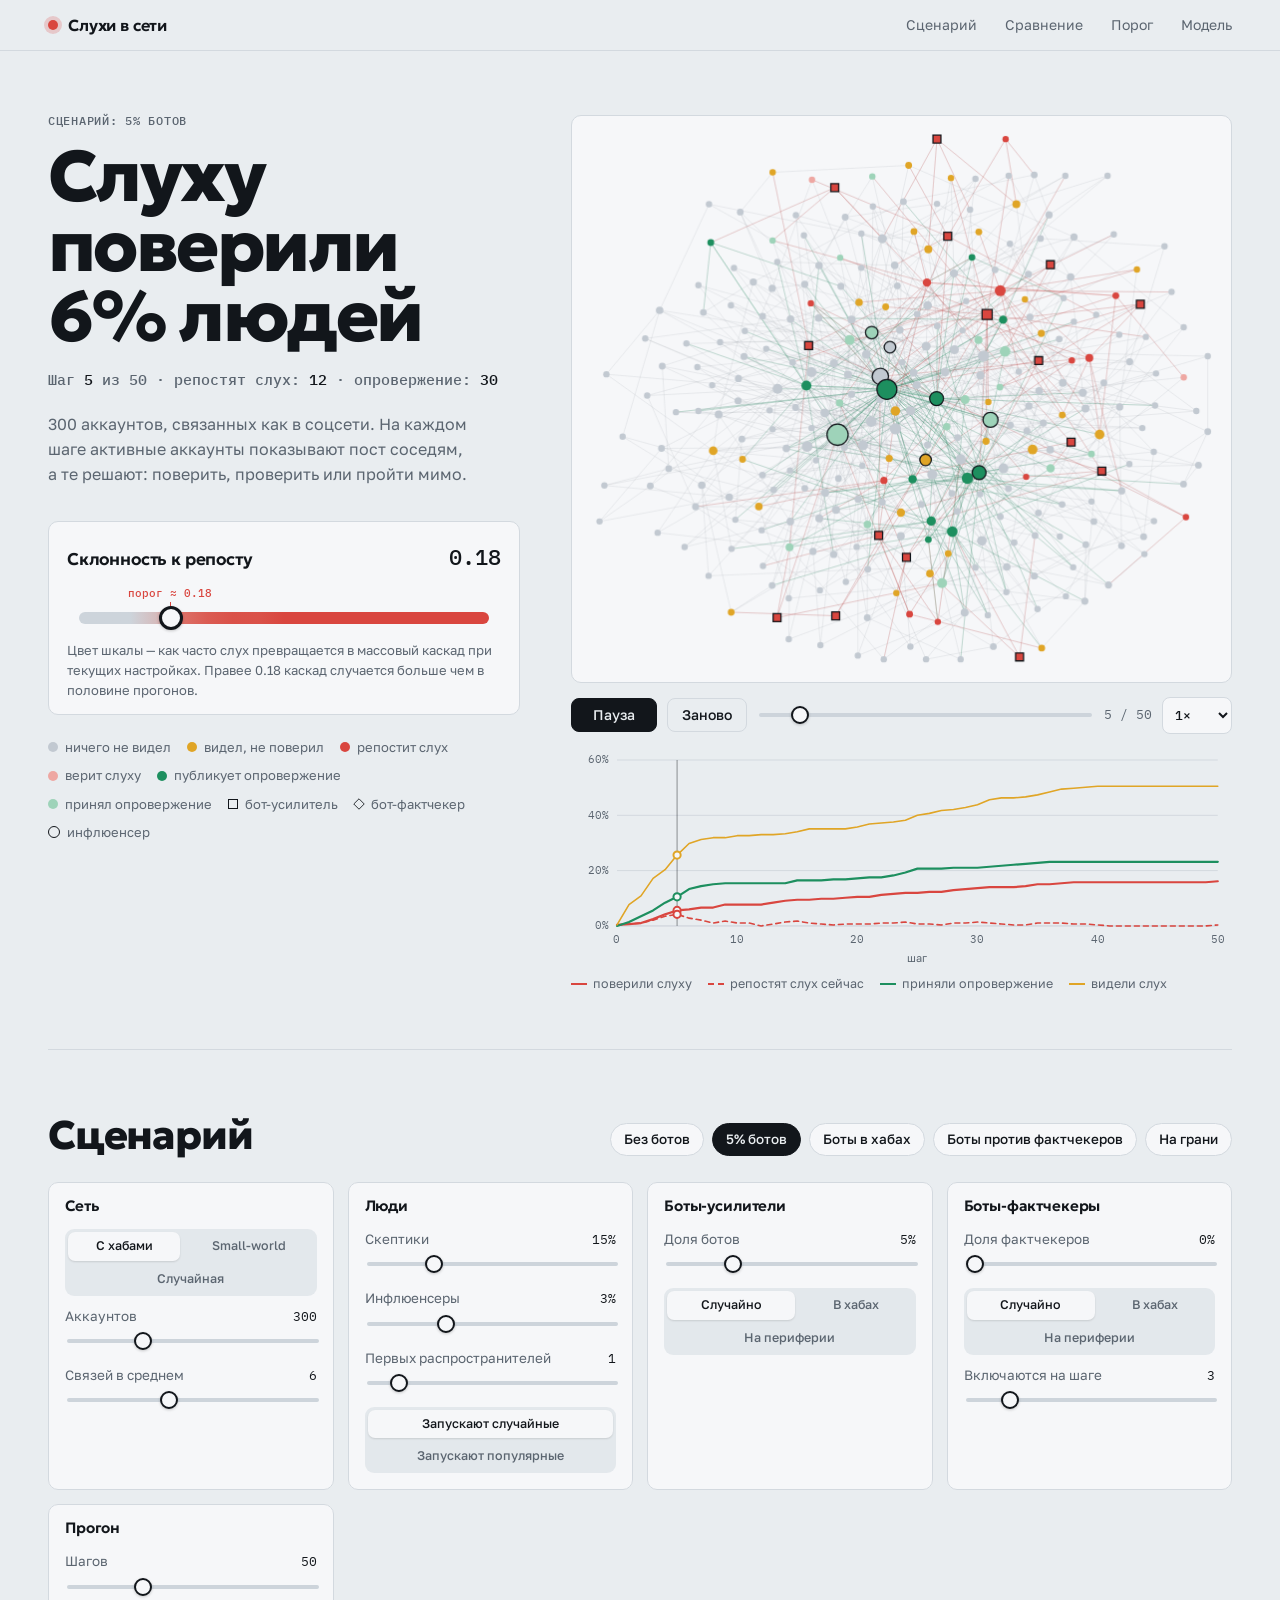
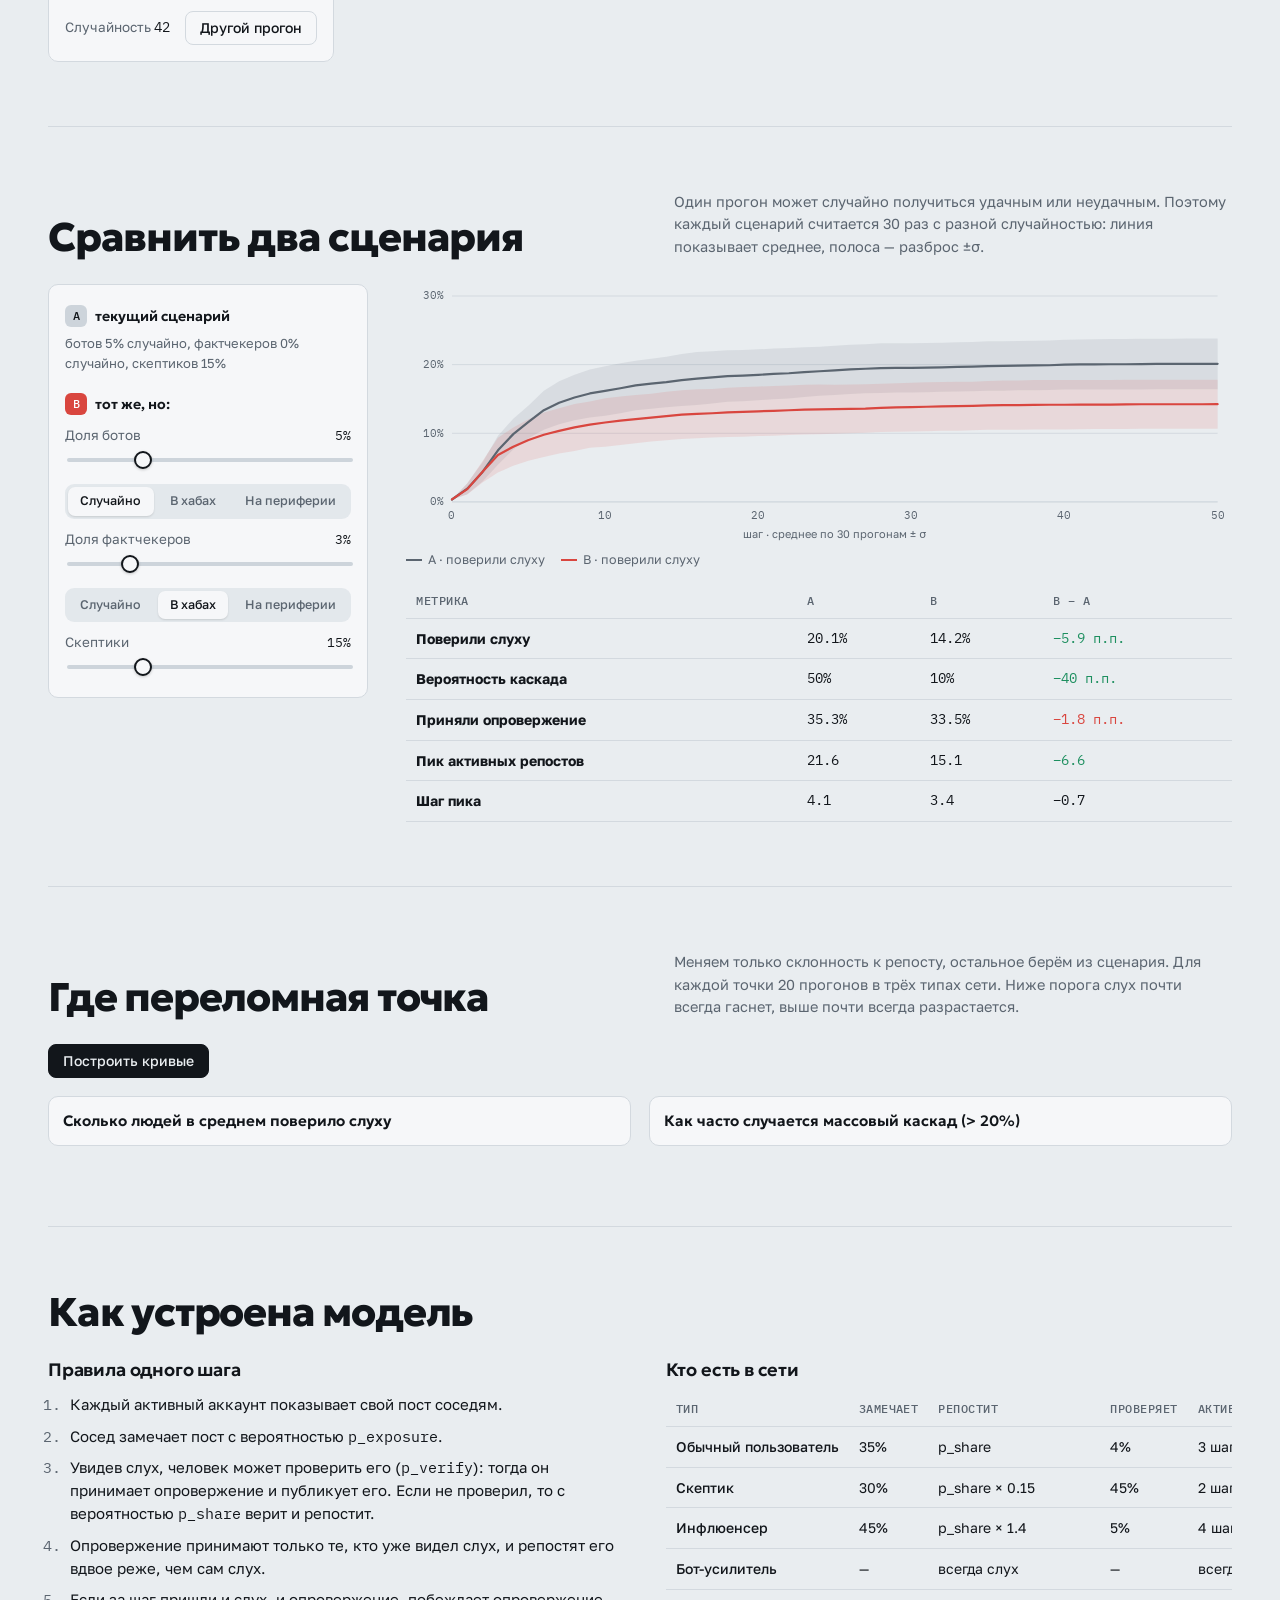
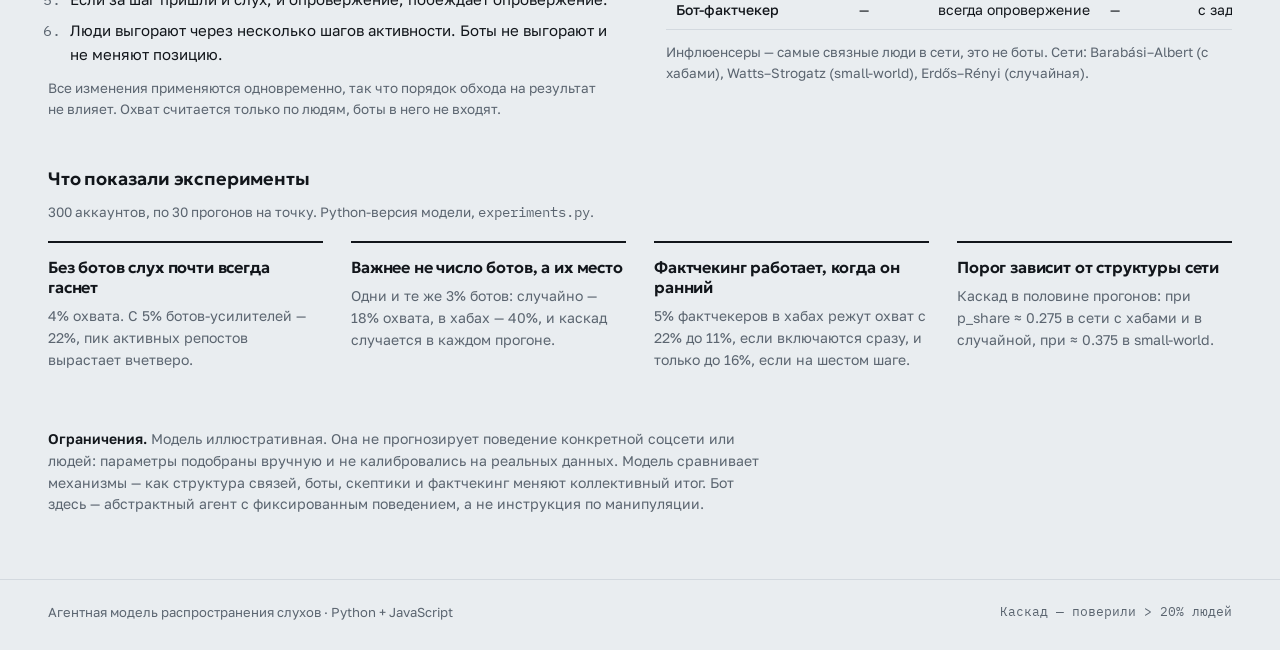
==== mvp-1/web/index.html @ 5969e423 "1" ====
<!doctype html>
<html lang="ru">
<head>
  <meta charset="utf-8">
  <meta name="viewport" content="width=device-width, initial-scale=1">
  <title>Слухи в сети — симулятор каскадов</title>
  <meta name="description" content="Агентная модель: как боты, скептики и фактчекеры решают, затухнет слух или захватит сеть.">
  <link rel="icon" href="data:image/svg+xml,<svg xmlns='http://www.w3.org/2000/svg' viewBox='0 0 32 32'><circle cx='9' cy='20' r='5' fill='%23d9463f'/><circle cx='22' cy='10' r='4' fill='%23d9463f'/><circle cx='24' cy='24' r='3' fill='%23bfc6ce'/><path d='M9 20L22 10M22 10L24 24' stroke='%23889' stroke-width='1.5'/></svg>">
  <link rel="preconnect" href="https://fonts.googleapis.com">
  <link rel="preconnect" href="https://fonts.gstatic.com" crossorigin>
  <link href="https://fonts.googleapis.com/css2?family=Geologica:wght@400;600;800&family=Golos+Text:wght@400;500;600&family=IBM+Plex+Mono:wght@400;500&display=swap" rel="stylesheet">
  <link rel="stylesheet" href="styles.css">
</head>
<body>
  <header class="topbar">
    <a class="brand" href="#top"><span class="brand-dot" aria-hidden="true"></span>Слухи в сети</a>
    <nav aria-label="Разделы">
      <a href="#scenario">Сценарий</a>
      <a href="#compare">Сравнение</a>
      <a href="#threshold">Порог</a>
      <a href="#model">Модель</a>
    </nav>
  </header>

  <main id="top">
    <!-- ================================================= живая симуляция -->
    <section class="hero" aria-labelledby="readout">
      <div class="hero-text">
        <p class="eyebrow" id="preset-name">Сценарий: 5% ботов</p>
        <h1 id="readout" class="readout">Слуху поверили <span class="readout-num" id="readout-num">0%</span> людей</h1>
        <p class="verdict" id="verdict" aria-live="polite">Шаг 0 из 50</p>
        <p class="lede">300 аккаунтов, связанных как в соцсети. На каждом шаге активные аккаунты показывают пост соседям, а те решают: поверить, проверить или пройти мимо.</p>

        <div class="knob">
          <div class="knob-head">
            <label for="p-share">Склонность к репосту</label>
            <output id="p-share-out" for="p-share" class="mono">0.18</output>
          </div>
          <div class="risk">
            <div class="risk-track" id="risk-track" aria-hidden="true"></div>
            <div class="risk-marker" id="risk-marker" hidden><span id="risk-marker-label">порог</span></div>
            <input type="range" id="p-share" min="0" max="0.8" step="0.01" value="0.18" aria-describedby="risk-caption">
          </div>
          <p class="risk-caption" id="risk-caption">Шкала краснеет там, где слух чаще превращается в массовый каскад при текущих настройках.</p>
        </div>

        <ul class="legend" aria-label="Обозначения">
          <li><i class="sw sw-unaware"></i>ничего не видел</li>
          <li><i class="sw sw-seen"></i>видел, не поверил</li>
          <li><i class="sw sw-rumor"></i>репостит слух</li>
          <li><i class="sw sw-rumor-soft"></i>верит слуху</li>
          <li><i class="sw sw-corr"></i>публикует опровержение</li>
          <li><i class="sw sw-corr-soft"></i>принял опровержение</li>
          <li><i class="sh sh-square"></i>бот-усилитель</li>
          <li><i class="sh sh-diamond"></i>бот-фактчекер</li>
          <li><i class="sh sh-ring"></i>инфлюенсер</li>
        </ul>
      </div>

      <div class="stage">
        <div class="canvas-wrap" id="canvas-wrap">
          <canvas id="net" role="img" aria-label="Сеть пользователей: цвет узла показывает, что человек думает о слухе"></canvas>
          <div class="tip" id="tip" hidden></div>
        </div>
        <div class="transport">
          <button type="button" class="btn btn-ink" id="play" aria-label="Пауза">Пауза</button>
          <button type="button" class="btn" id="restart">Заново</button>
          <input type="range" id="scrub" min="0" max="50" step="1" value="0" aria-label="Шаг симуляции">
          <span class="mono step-label" id="step-label">0 / 50</span>
          <label class="speed">
            <span class="visually-hidden">Скорость</span>
            <select id="speed">
              <option value="0.5">0.5×</option>
              <option value="1" selected>1×</option>
              <option value="2">2×</option>
              <option value="4">4×</option>
            </select>
          </label>
        </div>
        <div class="chart" id="dyn-chart"></div>
      </div>
    </section>

    <!-- ================================================= параметры -->
    <section class="panel" id="scenario" aria-labelledby="scenario-title">
      <div class="section-head">
        <h2 id="scenario-title">Сценарий</h2>
        <div class="presets" role="group" aria-label="Готовые сценарии" id="presets"></div>
      </div>

      <div class="controls">
        <fieldset>
          <legend>Сеть</legend>
          <div class="seg" data-param="network" role="radiogroup" aria-label="Тип сети">
            <button type="button" data-value="scale_free">С хабами</button>
            <button type="button" data-value="small_world">Small-world</button>
            <button type="button" data-value="random">Случайная</button>
          </div>
          <label class="range"><span>Аккаунтов</span><output class="mono"></output>
            <input type="range" data-param="nNodes" min="100" max="800" step="50"></label>
          <label class="range"><span>Связей в среднем</span><output class="mono"></output>
            <input type="range" data-param="avgDegree" min="2" max="12" step="2"></label>
        </fieldset>

        <fieldset>
          <legend>Люди</legend>
          <label class="range"><span>Скептики</span><output class="mono"></output>
            <input type="range" data-param="skepticFraction" data-pct min="0" max="0.6" step="0.01"></label>
          <label class="range"><span>Инфлюенсеры</span><output class="mono"></output>
            <input type="range" data-param="influencerFraction" data-pct min="0" max="0.1" step="0.01"></label>
          <label class="range"><span>Первых распространителей</span><output class="mono"></output>
            <input type="range" data-param="initialSpreaders" min="0" max="10" step="1"></label>
          <div class="seg" data-param="seedPlacement" role="radiogroup" aria-label="Кто запускает слух">
            <button type="button" data-value="random">Запускают случайные</button>
            <button type="button" data-value="hubs">Запускают популярные</button>
          </div>
        </fieldset>

        <fieldset>
          <legend>Боты-усилители</legend>
          <label class="range"><span>Доля ботов</span><output class="mono"></output>
            <input type="range" data-param="botFraction" data-pct min="0" max="0.2" step="0.01"></label>
          <div class="seg" data-param="botPlacement" role="radiogroup" aria-label="Где стоят боты">
            <button type="button" data-value="random">Случайно</button>
            <button type="button" data-value="hubs">В хабах</button>
            <button type="button" data-value="periphery">На периферии</button>
          </div>
        </fieldset>

        <fieldset>
          <legend>Боты-фактчекеры</legend>
          <label class="range"><span>Доля фактчекеров</span><output class="mono"></output>
            <input type="range" data-param="factcheckFraction" data-pct min="0" max="0.15" step="0.01"></label>
          <div class="seg" data-param="factcheckPlacement" role="radiogroup" aria-label="Где стоят фактчекеры">
            <button type="button" data-value="random">Случайно</button>
            <button type="button" data-value="hubs">В хабах</button>
            <button type="button" data-value="periphery">На периферии</button>
          </div>
          <label class="range"><span>Включаются на шаге</span><output class="mono"></output>
            <input type="range" data-param="factcheckDelay" min="0" max="20" step="1"></label>
        </fieldset>

        <fieldset>
          <legend>Прогон</legend>
          <label class="range"><span>Шагов</span><output class="mono"></output>
            <input type="range" data-param="nSteps" min="10" max="150" step="5"></label>
          <div class="seed-row">
            <span>Случайность <span class="mono" id="seed-out">42</span></span>
            <button type="button" class="btn" id="reseed">Другой прогон</button>
          </div>
          <p class="error" id="error" role="alert" hidden></p>
        </fieldset>
      </div>
    </section>

    <!-- ================================================= сравнение -->
    <section class="panel" id="compare" aria-labelledby="compare-title">
      <div class="section-head">
        <h2 id="compare-title">Сравнить два сценария</h2>
        <p class="section-note">Один прогон может случайно получиться удачным или неудачным. Поэтому каждый сценарий считается 30 раз с разной случайностью: линия показывает среднее, полоса — разброс ±σ.</p>
      </div>
      <div class="ab">
        <div class="ab-side">
          <p class="ab-tag"><span class="ab-a">A</span>текущий сценарий</p>
          <p class="ab-desc" id="a-desc"></p>
          <p class="ab-tag"><span class="ab-b">B</span>тот же, но:</p>
          <label class="range"><span>Доля ботов</span><output class="mono"></output>
            <input type="range" data-b="botFraction" data-pct min="0" max="0.2" step="0.01"></label>
          <div class="seg" data-b="botPlacement" role="radiogroup" aria-label="B: где стоят боты">
            <button type="button" data-value="random">Случайно</button>
            <button type="button" data-value="hubs">В хабах</button>
            <button type="button" data-value="periphery">На периферии</button>
          </div>
          <label class="range"><span>Доля фактчекеров</span><output class="mono"></output>
            <input type="range" data-b="factcheckFraction" data-pct min="0" max="0.15" step="0.01"></label>
          <div class="seg" data-b="factcheckPlacement" role="radiogroup" aria-label="B: где стоят фактчекеры">
            <button type="button" data-value="random">Случайно</button>
            <button type="button" data-value="hubs">В хабах</button>
            <button type="button" data-value="periphery">На периферии</button>
          </div>
          <label class="range"><span>Скептики</span><output class="mono"></output>
            <input type="range" data-b="skepticFraction" data-pct min="0" max="0.6" step="0.01"></label>
        </div>
        <div class="ab-result">
          <div class="chart" id="ab-chart"></div>
          <div class="table-wrap">
            <table class="ab-table" id="ab-table"></table>
          </div>
        </div>
      </div>
    </section>

    <!-- ================================================= порог -->
    <section class="panel" id="threshold" aria-labelledby="threshold-title">
      <div class="section-head">
        <h2 id="threshold-title">Где переломная точка</h2>
        <p class="section-note">Меняем только склонность к репосту, остальное берём из сценария. Для каждой точки 20 прогонов в трёх типах сети. Ниже порога слух почти всегда гаснет, выше почти всегда разрастается.</p>
      </div>
      <div class="threshold-run">
        <button type="button" class="btn btn-ink" id="sweep">Построить кривые</button>
        <span class="mono progress" id="sweep-progress" aria-live="polite"></span>
      </div>
      <div class="two-charts" id="sweep-charts" hidden>
        <figure>
          <figcaption>Сколько людей в среднем поверило слуху</figcaption>
          <div class="chart" id="sweep-reach"></div>
        </figure>
        <figure>
          <figcaption>Как часто случается массовый каскад (&gt; 20%)</figcaption>
          <div class="chart" id="sweep-prob"></div>
        </figure>
      </div>
      <p class="sweep-summary" id="sweep-summary"></p>
    </section>

    <!-- ================================================= модель -->
    <section class="panel model" id="model" aria-labelledby="model-title">
      <div class="section-head">
        <h2 id="model-title">Как устроена модель</h2>
      </div>
      <div class="model-grid">
        <div>
          <h3>Правила одного шага</h3>
          <ol class="rules">
            <li>Каждый активный аккаунт показывает свой пост соседям.</li>
            <li>Сосед замечает пост с вероятностью <span class="mono">p_exposure</span>.</li>
            <li>Увидев слух, человек может проверить его (<span class="mono">p_verify</span>): тогда он принимает опровержение и публикует его. Если не проверил, то с вероятностью <span class="mono">p_share</span> верит и репостит.</li>
            <li>Опровержение принимают только те, кто уже видел слух, и репостят его вдвое реже, чем сам слух.</li>
            <li>Если за шаг пришли и слух, и опровержение, побеждает опровержение.</li>
            <li>Люди выгорают через несколько шагов активности. Боты не выгорают и не меняют позицию.</li>
          </ol>
          <p class="fine">Все изменения применяются одновременно, так что порядок обхода на результат не влияет. Охват считается только по людям, боты в него не входят.</p>
        </div>
        <div>
          <h3>Кто есть в сети</h3>
          <div class="table-wrap">
            <table class="types">
              <thead><tr><th scope="col">Тип</th><th scope="col">Замечает</th><th scope="col">Репостит</th><th scope="col">Проверяет</th><th scope="col">Активен</th></tr></thead>
              <tbody>
                <tr><th scope="row">Обычный пользователь</th><td>35%</td><td>p_share</td><td>4%</td><td>3 шага</td></tr>
                <tr><th scope="row">Скептик</th><td>30%</td><td>p_share × 0.15</td><td>45%</td><td>2 шага</td></tr>
                <tr><th scope="row">Инфлюенсер</th><td>45%</td><td>p_share × 1.4</td><td>5%</td><td>4 шага</td></tr>
                <tr><th scope="row">Бот-усилитель</th><td>—</td><td>всегда слух</td><td>—</td><td>всегда</td></tr>
                <tr><th scope="row">Бот-фактчекер</th><td>—</td><td>всегда опровержение</td><td>—</td><td>с задержкой</td></tr>
              </tbody>
            </table>
          </div>
          <p class="fine">Инфлюенсеры — самые связные люди в сети, это не боты. Сети: Barabási–Albert (с хабами), Watts–Strogatz (small-world), Erdős–Rényi (случайная).</p>
        </div>
      </div>

      <div class="findings">
        <h3>Что показали эксперименты</h3>
        <p class="fine">300 аккаунтов, по 30 прогонов на точку. Python-версия модели, <span class="mono">experiments.py</span>.</p>
        <dl>
          <div><dt>Без ботов слух почти всегда гаснет</dt><dd>4% охвата. С 5% ботов-усилителей — 22%, пик активных репостов вырастает вчетверо.</dd></div>
          <div><dt>Важнее не число ботов, а их место</dt><dd>Одни и те же 3% ботов: случайно — 18% охвата, в хабах — 40%, и каскад случается в каждом прогоне.</dd></div>
          <div><dt>Фактчекинг работает, когда он ранний</dt><dd>5% фактчекеров в хабах режут охват с 22% до 11%, если включаются сразу, и только до 16%, если на шестом шаге.</dd></div>
          <div><dt>Порог зависит от структуры сети</dt><dd>Каскад в половине прогонов: при p_share ≈ 0.275 в сети с хабами и в случайной, при ≈ 0.375 в small-world.</dd></div>
        </dl>
      </div>

      <p class="limits"><strong>Ограничения.</strong> Модель иллюстративная. Она не прогнозирует поведение конкретной соцсети или людей: параметры подобраны вручную и не калибровались на реальных данных. Модель сравнивает механизмы — как структура связей, боты, скептики и фактчекинг меняют коллективный итог. Бот здесь — абстрактный агент с фиксированным поведением, а не инструкция по манипуляции.</p>
    </section>
  </main>

  <footer class="footer">
    <span>Агентная модель распространения слухов · Python + JavaScript</span>
    <span class="mono">Каскад — поверили &gt; 20% людей</span>
  </footer>

  <script type="module" src="app.js"></script>
</body>
</html>
---- mvp-1/web/styles.css ----
:root {
  --ground: #e9edf0;
  --surface: #f6f7f9;
  --ink: #12161b;
  --muted: #5b6570;
  --line: #d3d9df;
  --track: #cdd4db;
  --edge: #6d7884;

  --unaware: #c2c9d1;
  --seen: #e0a526;
  --rumor: #d9463f;
  --rumor-soft: #eea7a2;
  --corr: #1d8f5f;
  --corr-soft: #9ed3b9;

  --display: "Geologica", "Golos Text", system-ui, sans-serif;
  --body: "Golos Text", system-ui, -apple-system, "Segoe UI", sans-serif;
  --mono: "IBM Plex Mono", ui-monospace, "SF Mono", Menlo, monospace;

  --radius: 10px;
  --gutter: clamp(16px, 4vw, 48px);
  color-scheme: light;
}

@media (prefers-color-scheme: dark) {
  :root {
    --ground: #0f1317;
    --surface: #161b21;
    --ink: #e7eaee;
    --muted: #8d97a3;
    --line: #262d35;
    --track: #2b333c;
    --edge: #8591a0;

    --unaware: #434c57;
    --seen: #d8a43a;
    --rumor: #f0544c;
    --rumor-soft: #7d3632;
    --corr: #37c083;
    --corr-soft: #23553f;
    color-scheme: dark;
  }
}

*, *::before, *::after { box-sizing: border-box; }

html { scroll-behavior: smooth; scroll-padding-top: 72px; }
@media (prefers-reduced-motion: reduce) { html { scroll-behavior: auto; } }

body {
  margin: 0;
  background: var(--ground);
  color: var(--ink);
  font: 400 15px/1.55 var(--body);
  -webkit-font-smoothing: antialiased;
}

.mono { font-family: var(--mono); font-variant-numeric: tabular-nums; }
.visually-hidden { position: absolute; width: 1px; height: 1px; overflow: hidden; clip: rect(0 0 0 0); white-space: nowrap; }

:focus-visible { outline: 2px solid var(--ink); outline-offset: 2px; border-radius: 4px; }

a { color: inherit; }

/* ------------------------------------------------ шапка */

.topbar {
  position: sticky; top: 0; z-index: 10;
  display: flex; align-items: center; justify-content: space-between; gap: 16px;
  padding: 14px var(--gutter);
  background: color-mix(in oklab, var(--ground) 86%, transparent);
  backdrop-filter: blur(10px);
  border-bottom: 1px solid var(--line);
}
.brand { display: inline-flex; align-items: center; gap: 10px; font: 600 16px/1 var(--display); text-decoration: none; letter-spacing: -0.01em; }
.brand-dot { width: 10px; height: 10px; border-radius: 50%; background: var(--rumor); box-shadow: 0 0 0 4px color-mix(in oklab, var(--rumor) 22%, transparent); }
.topbar nav { display: flex; gap: clamp(12px, 2.4vw, 28px); font-size: 14px; }
.topbar nav a { text-decoration: none; color: var(--muted); }
.topbar nav a:hover { color: var(--ink); }
@media (max-width: 560px) { .topbar nav a:nth-child(n+3) { display: none; } }

main { padding-inline: var(--gutter); max-width: 1440px; margin: 0 auto; }

/* ------------------------------------------------ hero */

.hero {
  display: grid;
  grid-template-columns: minmax(0, 5fr) minmax(0, 7fr);
  gap: clamp(24px, 4vw, 64px);
  padding-block: clamp(28px, 5vw, 64px) clamp(32px, 5vw, 56px);
  align-items: start;
}
@media (max-width: 960px) {
  /* На узком экране сеть поднимается сразу под заголовок, иначе её не видно без прокрутки. */
  .hero { grid-template-columns: 1fr; gap: 0; }
  .hero-text { display: contents; }
  .hero .eyebrow { order: 1; }
  .hero .readout { order: 2; }
  .hero .verdict { order: 3; margin-bottom: 18px; }
  .hero .stage { order: 4; }
  .hero .knob { order: 5; margin-top: 22px; }
  .hero .legend { order: 6; }
  .hero .lede { order: 7; }
}

.eyebrow { margin: 0 0 14px; font: 500 12px/1 var(--mono); letter-spacing: 0.06em; text-transform: uppercase; color: var(--muted); }

.readout {
  margin: 0;
  font: 800 clamp(40px, 5.6vw, 76px)/0.98 var(--display);
  letter-spacing: -0.035em;
  text-wrap: balance;
}
.readout-num {
  font-variant-numeric: tabular-nums;
  color: var(--ink);
  transition: color 240ms ease;
}
.readout-num.is-cascade { color: var(--rumor); }

.verdict {
  margin: 18px 0 0;
  font: 500 15px/1.4 var(--mono);
  color: var(--muted);
  min-height: 1.4em;
}
.verdict b { color: var(--ink); font-weight: 500; }
.verdict .tag { display: inline-block; padding: 2px 8px; margin-right: 8px; border-radius: 99px; font-size: 12px; letter-spacing: 0.03em; text-transform: uppercase; }
.tag-cascade { background: color-mix(in oklab, var(--rumor) 16%, transparent); color: var(--rumor); }
.tag-fade { background: color-mix(in oklab, var(--corr) 16%, transparent); color: var(--corr); }

.lede { margin: 22px 0 0; max-width: 42ch; color: var(--muted); font-size: 16px; }

/* главный регулятор с полосой риска */
.knob { margin-top: 34px; padding: 18px 18px 14px; background: var(--surface); border: 1px solid var(--line); border-radius: var(--radius); }
.knob-head { display: flex; justify-content: space-between; align-items: baseline; gap: 12px; }
.knob-head label { font: 600 17px/1.2 var(--display); letter-spacing: -0.01em; }
.knob-head output { font-size: 22px; font-weight: 500; }

.risk { position: relative; height: 44px; margin-top: 14px; }
.risk-track {
  position: absolute; left: 12px; right: 12px; top: 24px; height: 12px; border-radius: 99px;
  background: var(--track);
  transition: background 300ms ease;
}
.risk-marker {
  position: absolute; top: 0; transform: translateX(-50%);
  font: 500 11px/1 var(--mono); color: var(--rumor); white-space: nowrap;
  pointer-events: none;
}
.risk-marker::after { content: ""; position: absolute; left: 50%; top: 14px; width: 1px; height: 26px; background: var(--rumor); }
.risk-marker.edge-left { transform: none; }
.risk-marker.edge-left::after { left: 0; }
.risk-marker.edge-right { transform: translateX(-100%); }
.risk-marker.edge-right::after { left: auto; right: 0; }

.risk input[type="range"] { position: absolute; left: 0; right: 0; top: 16px; width: 100%; height: 28px; margin: 0; background: transparent; }
.risk-caption { margin: 8px 0 0; font-size: 13px; color: var(--muted); }

.legend {
  display: flex; flex-wrap: wrap; gap: 8px 16px;
  margin: 22px 0 0; padding: 0; list-style: none;
  font-size: 13px; color: var(--muted);
}
.legend li { display: inline-flex; align-items: center; gap: 7px; }
.sw { width: 10px; height: 10px; border-radius: 50%; display: inline-block; }
.sw-unaware { background: var(--unaware); }
.sw-seen { background: var(--seen); }
.sw-rumor { background: var(--rumor); }
.sw-rumor-soft { background: var(--rumor-soft); }
.sw-corr { background: var(--corr); }
.sw-corr-soft { background: var(--corr-soft); }
.sh { width: 10px; height: 10px; display: inline-block; border: 1.5px solid var(--ink); }
.sh-diamond { transform: rotate(45deg) scale(0.82); }
.sh-ring { border-radius: 50%; width: 12px; height: 12px; }

/* сцена */
.stage { display: grid; gap: 14px; min-width: 0; }
.canvas-wrap {
  position: relative; aspect-ratio: 1 / 0.86; max-width: 100%;
  background: var(--surface); border: 1px solid var(--line); border-radius: var(--radius);
  overflow: hidden;
}
@media (max-width: 560px) { .canvas-wrap { aspect-ratio: 1 / 1; } }
#net { display: block; width: 100%; height: 100%; cursor: crosshair; }

.tip {
  position: absolute; z-index: 2; pointer-events: none;
  padding: 8px 10px; max-width: 240px;
  background: var(--ink); color: var(--ground);
  border-radius: 8px; font-size: 12.5px; line-height: 1.35;
  box-shadow: 0 6px 20px rgb(0 0 0 / 0.18);
}
.tip b { font-weight: 600; display: block; }

.transport { display: flex; align-items: center; gap: 10px; flex-wrap: wrap; }
.transport input[type="range"] { flex: 1 1 160px; min-width: 120px; }
.step-label { font-size: 13px; color: var(--muted); min-width: 6ch; text-align: right; }

/* ------------------------------------------------ элементы управления */

.btn {
  appearance: none; cursor: pointer;
  font: 500 14px/1 var(--body);
  padding: 9px 14px; border-radius: 8px;
  background: transparent; color: var(--ink);
  border: 1px solid var(--line);
}
.btn:hover { border-color: var(--muted); }
.btn-ink { background: var(--ink); color: var(--ground); border-color: var(--ink); }
.btn-ink:hover { background: color-mix(in oklab, var(--ink) 86%, var(--ground)); }
.btn:disabled { opacity: 0.55; cursor: progress; }
#play { min-width: 86px; }

select {
  font: 500 13px/1 var(--mono); color: var(--ink);
  background: var(--surface); border: 1px solid var(--line); border-radius: 8px; padding: 8px 8px;
}

input[type="range"] {
  -webkit-appearance: none; appearance: none;
  height: 24px; background: transparent; cursor: pointer; accent-color: var(--ink);
}
input[type="range"]::-webkit-slider-runnable-track { height: 4px; border-radius: 99px; background: var(--track); }
input[type="range"]::-moz-range-track { height: 4px; border-radius: 99px; background: var(--track); }
input[type="range"]::-webkit-slider-thumb {
  -webkit-appearance: none; width: 18px; height: 18px; margin-top: -7px; border-radius: 50%;
  background: var(--surface); border: 2px solid var(--ink); box-shadow: 0 1px 3px rgb(0 0 0 / 0.2);
}
input[type="range"]::-moz-range-thumb { width: 14px; height: 14px; border-radius: 50%; background: var(--surface); border: 2px solid var(--ink); }
.risk input[type="range"]::-webkit-slider-runnable-track { background: transparent; height: 12px; }
.risk input[type="range"]::-moz-range-track { background: transparent; }
.risk input[type="range"]::-webkit-slider-thumb { width: 24px; height: 24px; margin-top: -6px; border-width: 3px; }
.risk input[type="range"]::-moz-range-thumb { width: 18px; height: 18px; border-width: 3px; }

/* ------------------------------------------------ секции */

.panel { padding-block: clamp(36px, 5vw, 64px); border-top: 1px solid var(--line); }

.section-head { display: flex; flex-wrap: wrap; align-items: end; justify-content: space-between; gap: 12px 32px; margin-bottom: 26px; }
.section-head h2 { margin: 0; font: 800 clamp(26px, 3.2vw, 40px)/1.05 var(--display); letter-spacing: -0.03em; }
.section-note { margin: 0; max-width: 62ch; color: var(--muted); font-size: 14.5px; }

.presets { display: flex; flex-wrap: wrap; gap: 8px; }
.chip {
  appearance: none; cursor: pointer;
  font: 500 13.5px/1 var(--body); color: var(--ink);
  padding: 9px 13px; border-radius: 99px;
  background: var(--surface); border: 1px solid var(--line);
}
.chip:hover { border-color: var(--muted); }
.chip[aria-pressed="true"] { background: var(--ink); color: var(--ground); border-color: var(--ink); }

.controls { display: grid; grid-template-columns: repeat(auto-fit, minmax(230px, 1fr)); gap: 14px; }
fieldset {
  margin: 0; padding: 14px 16px 16px; min-width: 0;
  background: var(--surface); border: 1px solid var(--line); border-radius: var(--radius);
  display: grid; gap: 10px; align-content: start;
}
legend { float: left; width: 100%; padding: 0; margin-bottom: 4px; font: 600 15px/1.2 var(--display); letter-spacing: -0.01em; }

.range { display: grid; grid-template-columns: 1fr auto; align-items: baseline; gap: 0 8px; font-size: 13.5px; color: var(--muted); }
.range output { color: var(--ink); font-size: 13px; }
.range input { grid-column: 1 / -1; width: 100%; }

.seg { display: flex; flex-wrap: wrap; gap: 4px; padding: 3px; border-radius: 9px; background: color-mix(in oklab, var(--track) 45%, transparent); }
.seg button {
  flex: 1 1 auto; appearance: none; cursor: pointer;
  font: 500 12.5px/1.15 var(--body); color: var(--muted);
  padding: 7px 8px; border: 0; border-radius: 7px; background: transparent;
}
.seg button:hover { color: var(--ink); }
.seg button[aria-checked="true"] { background: var(--surface); color: var(--ink); box-shadow: 0 1px 2px rgb(0 0 0 / 0.12); }

.seed-row { display: flex; justify-content: space-between; align-items: center; gap: 8px; font-size: 13.5px; color: var(--muted); }
.seed-row .mono { color: var(--ink); }
.error { margin: 0; color: var(--rumor); font-size: 13px; }

/* сравнение */
.ab { display: grid; grid-template-columns: minmax(240px, 320px) minmax(0, 1fr); gap: clamp(18px, 3vw, 40px); align-items: start; }
@media (max-width: 860px) { .ab { grid-template-columns: 1fr; } }
.ab-side { display: grid; gap: 10px; padding: 16px; background: var(--surface); border: 1px solid var(--line); border-radius: var(--radius); }
.ab-tag { margin: 4px 0 0; display: flex; align-items: center; gap: 8px; font: 600 14px/1.2 var(--display); }
.ab-a, .ab-b { display: inline-grid; place-items: center; width: 22px; height: 22px; border-radius: 6px; font: 500 12px/1 var(--mono); }
.ab-a { background: var(--track); color: var(--ink); }
.ab-b { background: var(--rumor); color: #fff; }
.ab-desc { margin: -4px 0 6px; font-size: 13px; color: var(--muted); }
.ab-result { display: grid; gap: 16px; min-width: 0; }

.table-wrap { overflow-x: auto; }
table { width: 100%; border-collapse: collapse; font-size: 14px; }
th, td { padding: 9px 10px; text-align: left; border-bottom: 1px solid var(--line); white-space: nowrap; }
thead th { font: 500 12px/1.2 var(--mono); color: var(--muted); text-transform: uppercase; letter-spacing: 0.04em; }
.ab-table td { font-family: var(--mono); font-variant-numeric: tabular-nums; }
.ab-table .delta-up { color: var(--rumor); }
.ab-table .delta-down { color: var(--corr); }
.types tbody th { font-weight: 500; }

/* порог */
.threshold-run { display: flex; align-items: center; gap: 14px; margin-bottom: 18px; }
.progress { font-size: 13px; color: var(--muted); }
.two-charts { display: grid; grid-template-columns: repeat(auto-fit, minmax(300px, 1fr)); gap: 18px; }
.two-charts figure { margin: 0; padding: 14px 14px 8px; background: var(--surface); border: 1px solid var(--line); border-radius: var(--radius); min-width: 0; }
figcaption { font: 600 15px/1.3 var(--display); margin-bottom: 6px; }
.sweep-summary { margin: 16px 0 0; color: var(--muted); font-size: 14.5px; max-width: 80ch; }
.sweep-summary b { color: var(--ink); font-weight: 600; }

/* графики */
.chart { width: 100%; min-width: 0; }
.chart svg { display: block; width: 100%; height: auto; overflow: visible; }
.chart .axis text { font: 400 11px var(--mono); fill: var(--muted); }
.chart .axis line, .chart .grid line { stroke: var(--line); }
.chart .axis-title { font: 400 11px var(--body); fill: var(--muted); }
.chart-legend { display: flex; flex-wrap: wrap; gap: 6px 16px; margin: 6px 0 0; padding: 0; list-style: none; font-size: 12.5px; color: var(--muted); }
.chart-legend li { display: inline-flex; align-items: center; gap: 6px; }
.chart-legend i { width: 16px; height: 0; border-top: 2.5px solid; display: inline-block; }
.chart-legend i.dashed { border-top-style: dashed; }

/* модель */
.model h3, .findings h3 { margin: 0 0 12px; font: 600 18px/1.25 var(--display); letter-spacing: -0.01em; }
.model-grid { display: grid; grid-template-columns: repeat(auto-fit, minmax(320px, 1fr)); gap: clamp(20px, 4vw, 56px); }
.rules { margin: 0; padding-left: 22px; display: grid; gap: 8px; }
.rules li::marker { font-family: var(--mono); color: var(--muted); }
.fine { margin: 12px 0 0; font-size: 13.5px; color: var(--muted); }

.findings { margin-top: clamp(32px, 4vw, 48px); }
.findings dl { margin: 18px 0 0; display: grid; grid-template-columns: repeat(auto-fit, minmax(240px, 1fr)); gap: 0 28px; }
.findings dl > div { padding: 14px 0; border-top: 2px solid var(--ink); }
.findings dt { font: 600 16px/1.25 var(--display); letter-spacing: -0.01em; }
.findings dd { margin: 8px 0 0; color: var(--muted); font-size: 14px; }

.limits { margin: clamp(28px, 4vw, 44px) 0 0; max-width: 80ch; font-size: 14px; color: var(--muted); }
.limits strong { color: var(--ink); font-weight: 600; }

.footer {
  display: flex; flex-wrap: wrap; justify-content: space-between; gap: 8px 24px;
  padding: 22px var(--gutter) 28px; border-top: 1px solid var(--line);
  font-size: 13px; color: var(--muted);
}
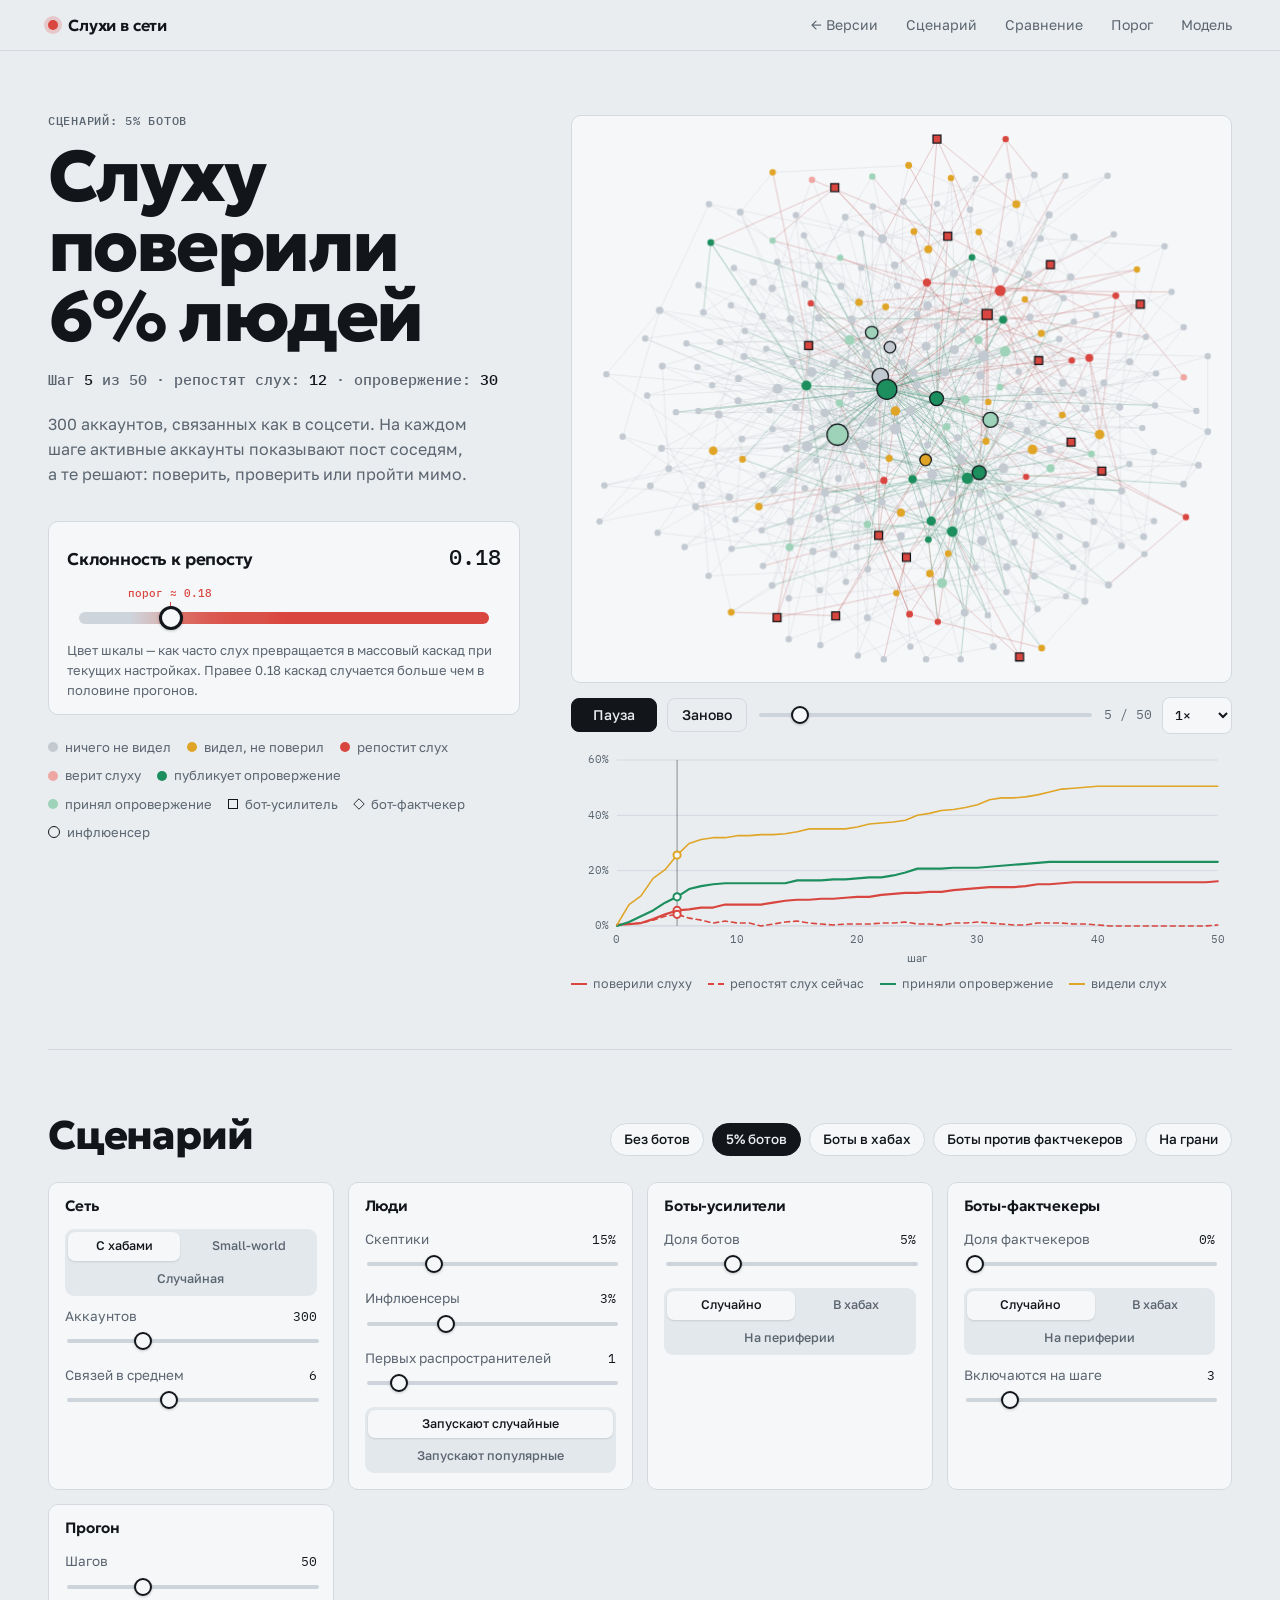
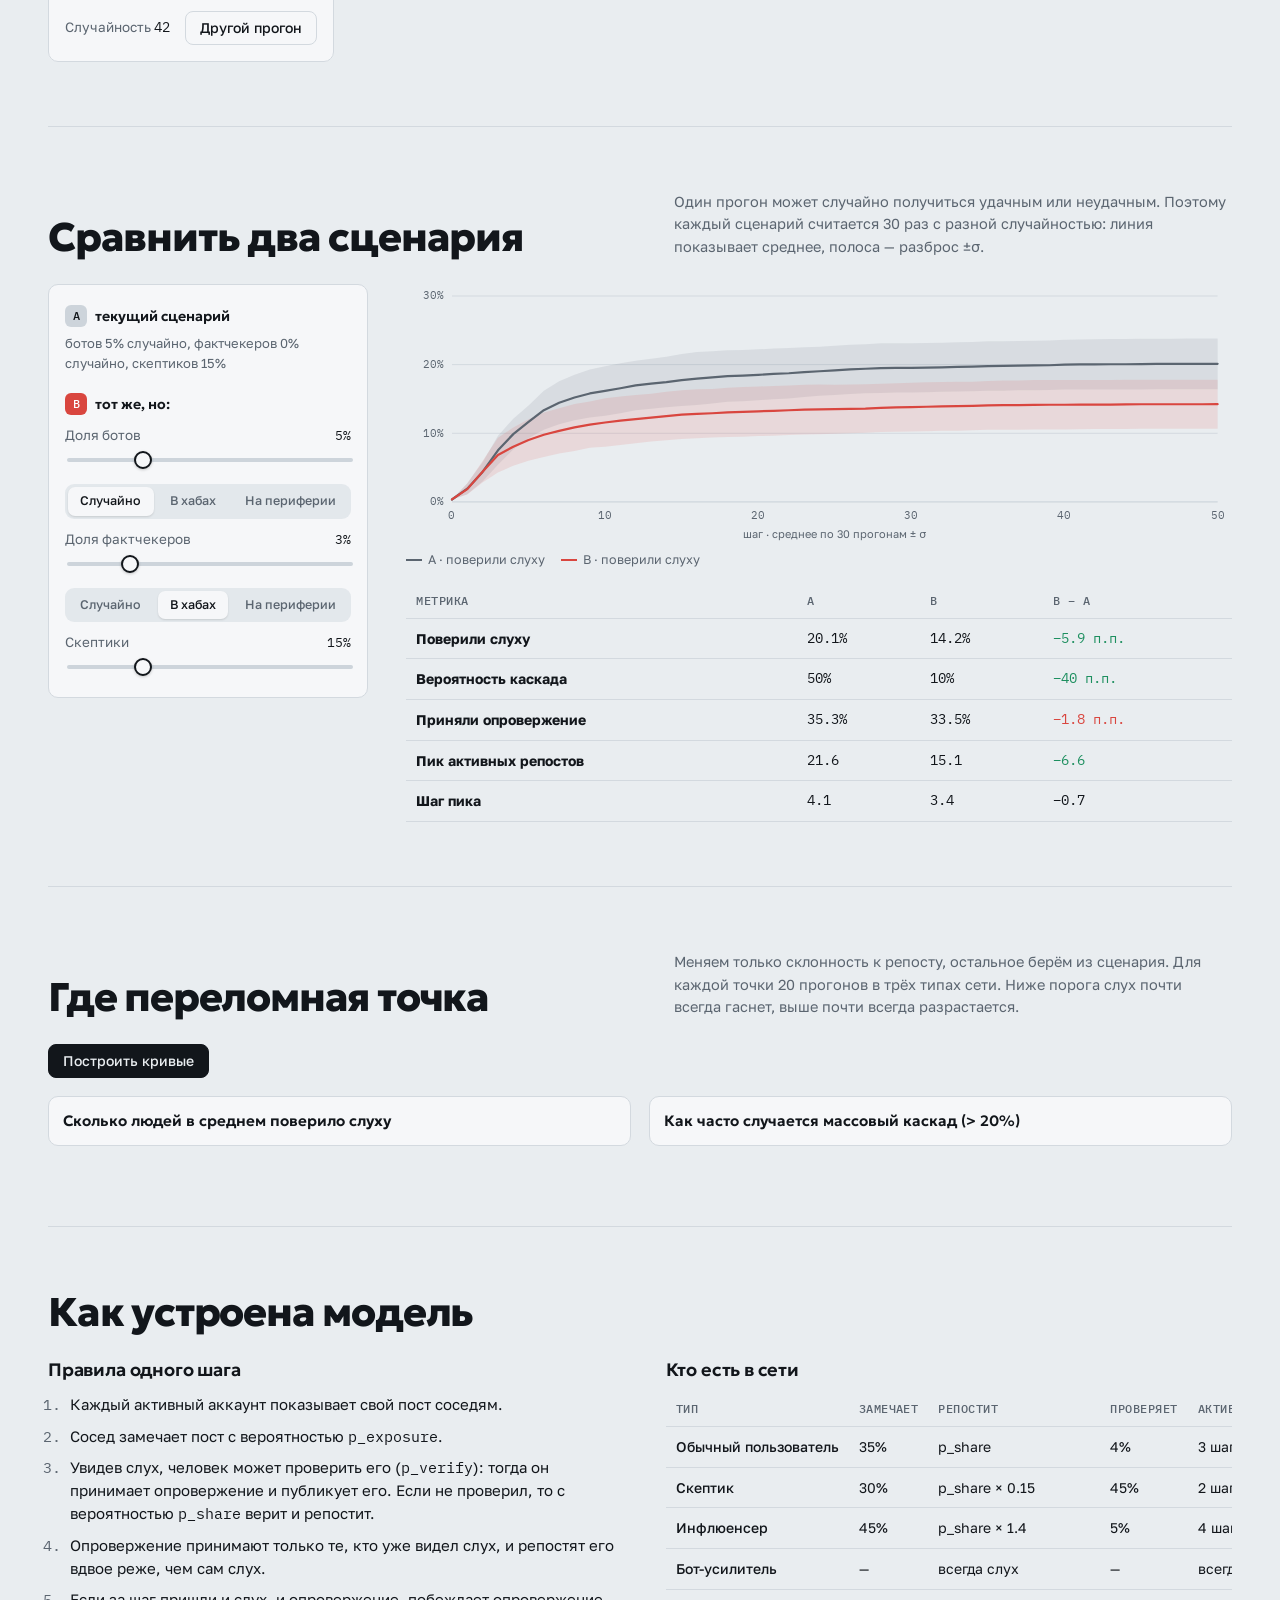
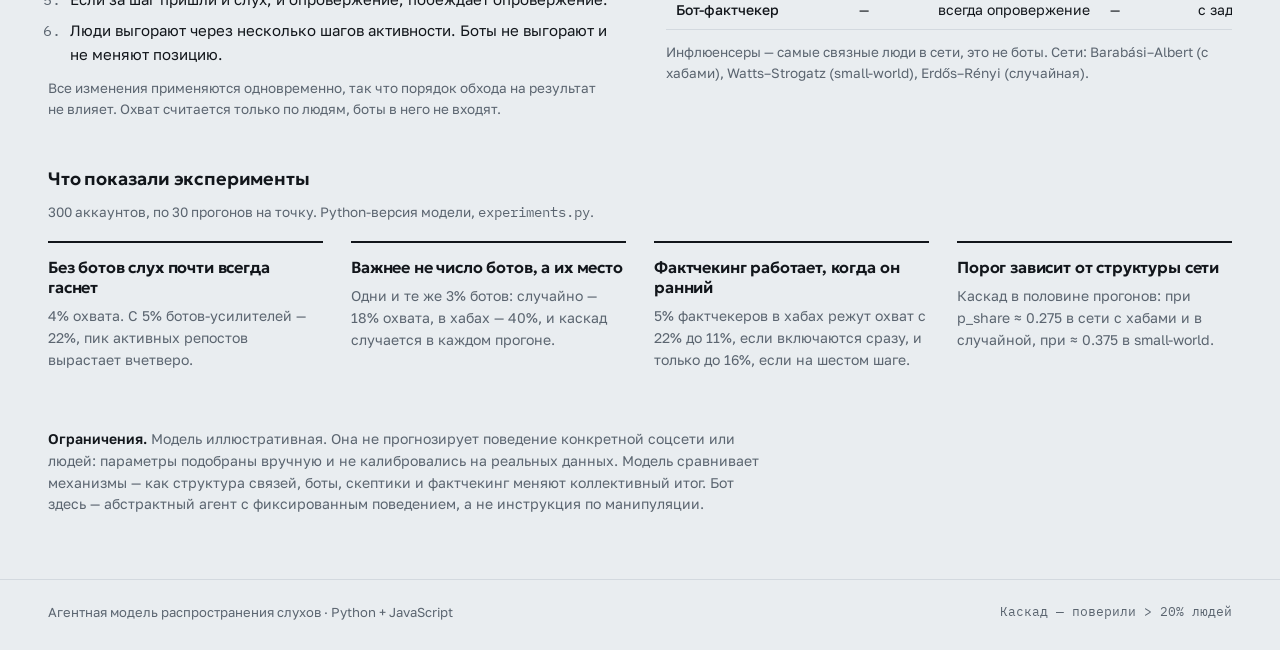
==== commit a2e3cb95: "мвп222" ====
--- a/mvp-1/web/index.html
+++ b/mvp-1/web/index.html
@@ -15,6 +15,7 @@
   <header class="topbar">
     <a class="brand" href="#top"><span class="brand-dot" aria-hidden="true"></span>Слухи в сети</a>
     <nav aria-label="Разделы">
+      <a href="../../">← Версии</a>
       <a href="#scenario">Сценарий</a>
       <a href="#compare">Сравнение</a>
       <a href="#threshold">Порог</a>
--- a/mvp-1/web/styles.css
+++ b/mvp-1/web/styles.css
@@ -78,7 +78,7 @@
 .topbar nav { display: flex; gap: clamp(12px, 2.4vw, 28px); font-size: 14px; }
 .topbar nav a { text-decoration: none; color: var(--muted); }
 .topbar nav a:hover { color: var(--ink); }
-@media (max-width: 560px) { .topbar nav a:nth-child(n+3) { display: none; } }
+@media (max-width: 560px) { .topbar nav a:nth-child(n+4) { display: none; } }
 
 main { padding-inline: var(--gutter); max-width: 1440px; margin: 0 auto; }
 
